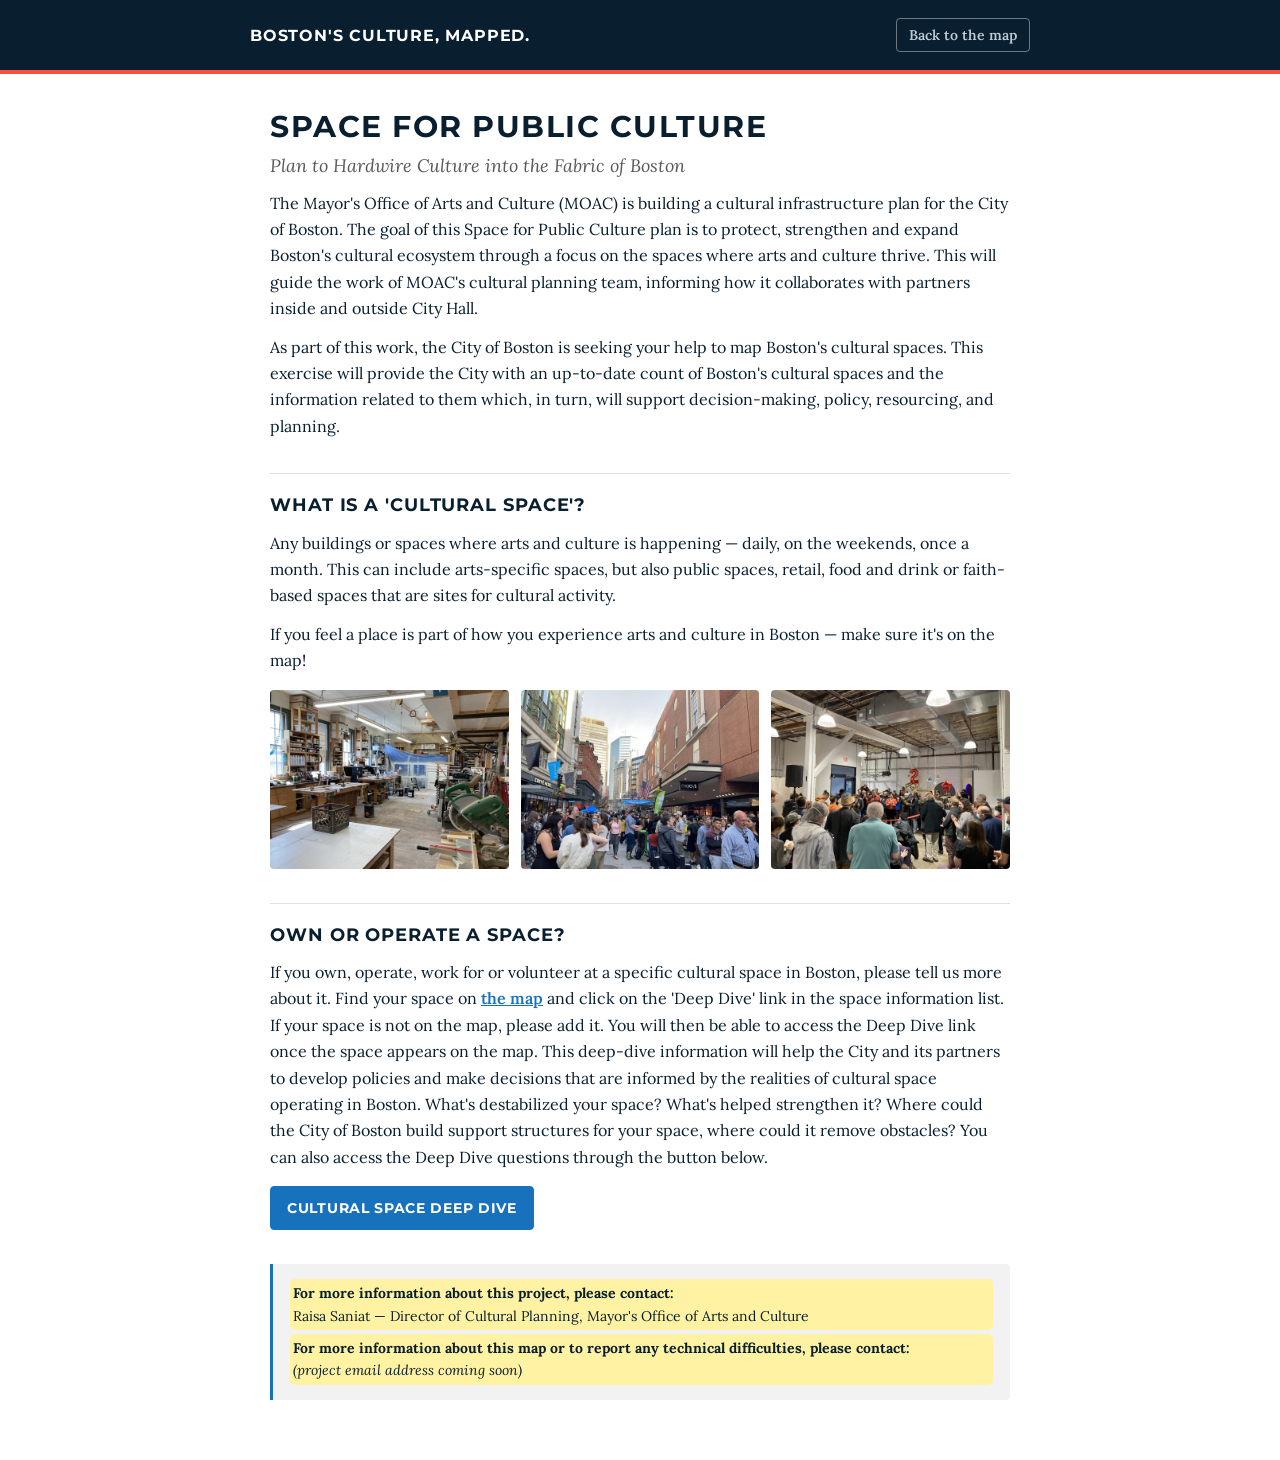
==== about.html @ 2a8dae78 "Add files via upload" ====
<!DOCTYPE html>
<html lang="en">
<head>
<meta charset="UTF-8">
<meta name="viewport" content="width=device-width, initial-scale=1.0">
<title>About this project — Boston's Culture, Mapped.</title>
<meta name="description" content="Space for Public Culture: the City of Boston's plan to hardwire culture into the fabric of Boston, and why we're mapping cultural spaces.">
<link rel="icon" href="data:,">
<link rel="preconnect" href="https://fonts.googleapis.com">
<link rel="preconnect" href="https://fonts.gstatic.com" crossorigin>
<link rel="stylesheet" href="https://fonts.googleapis.com/css2?family=Montserrat:wght@600;700&family=Lora:ital,wght@0,400;0,600;0,700;1,400&display=swap">
<link rel="stylesheet" href="styles.css?v=34">
</head>
<body class="page">

<header class="page-head">
  <div class="page-head-inner">
    <a class="site-name" href="index.html">Boston's Culture, Mapped.</a>
    <a class="back-link" href="index.html">Back to the map</a>
  </div>
</header>

<main>
  <h1>Space for Public Culture</h1>
  <p class="subtitle">Plan to Hardwire Culture into the Fabric of Boston</p>

  <p>The Mayor's Office of Arts and Culture (MOAC) is building a cultural infrastructure plan for the City of Boston. The goal of this Space for Public Culture plan is to protect, strengthen and expand Boston's cultural ecosystem through a focus on the spaces where arts and culture thrive. This will guide the work of MOAC's cultural planning team, informing how it collaborates with partners inside and outside City Hall.</p>

  <p>As part of this work, the City of Boston is seeking your help to map Boston's cultural spaces. This exercise will provide the City with an up-to-date count of Boston's cultural spaces and the information related to them which, in turn, will support decision-making, policy, resourcing, and planning.</p>

  <h2>What is a 'cultural space'?</h2>
  <p>Any buildings or spaces where arts and culture is happening &mdash; daily, on the weekends, once a month. This can include arts-specific spaces, but also public spaces, retail, food and drink or faith-based spaces that are sites for cultural activity.</p>
  <p>If you feel a place is part of how you experience arts and culture in Boston &mdash; make sure it's on the map!</p>

  <!-- Three photos side by side, each rotating through the same 13 images but
       started at a different offset, so the three are never showing the same
       photo as each other. data-images lives on the ROW; the script below
       reads it once and drives all three. -->
  <div class="carousel-row" id="photoCarousel"
       data-images="assets/img/culture-01.jpg,assets/img/culture-02.jpg,assets/img/culture-03.jpg,assets/img/culture-04.jpg,assets/img/culture-05.jpg,assets/img/culture-06.jpg,assets/img/culture-07.jpg,assets/img/culture-08.jpg,assets/img/culture-09.jpg,assets/img/culture-10.jpg,assets/img/culture-11.jpg,assets/img/culture-12.jpg,assets/img/culture-13.jpg">
    <div class="carousel"><img alt="Cultural spaces around Boston" src="assets/img/culture-01.jpg"></div>
    <div class="carousel"><img alt="" src="assets/img/culture-06.jpg"></div>
    <div class="carousel"><img alt="" src="assets/img/culture-11.jpg"></div>
  </div>

  <h2>Own or operate a space?</h2>
  <p>If you own, operate, work for or volunteer at a specific cultural space in Boston, please tell us more about it. Find your space on <a href="index.html">the map</a> and click on the 'Deep Dive' link in the space information list. If your space is not on the map, please add it. You will then be able to access the Deep Dive link once the space appears on the map. This deep-dive information will help the City and its partners to develop policies and make decisions that are informed by the realities of cultural space operating in Boston. What's destabilized your space? What's helped strengthen it? Where could the City of Boston build support structures for your space, where could it remove obstacles? You can also access the Deep Dive questions through the button below.</p>

  <!-- This URL must match CONFIG.SURVEY_FORM_BASE in app.js — it is the same
       Google Form, linked bare (no pre-fill) because this page has no pin. -->
  <a class="btn-cta" href="https://docs.google.com/forms/d/e/1FAIpQLScoqoHJwK_WqAz1j24OBPHS1o4JBeF12qRkDtFGrPdsKwGMUw/viewform" target="_blank" rel="noopener">Cultural space deep dive</a>

  <!-- OWNER TODO: marked class="wip" (yellow) while the contact details are
       still being settled — remove the class from each <p> as it is signed
       off. Same block on index.html and faq.html. -->
  <div class="contact-block">
    <p class="wip"><b>For more information about this project, please contact:</b><br>
    Raisa Saniat &mdash; Director of Cultural Planning, Mayor's Office of Arts and Culture</p>
    <p class="wip"><b>For more information about this map or to report any technical difficulties, please contact:</b><br>
    <span class="placeholder">(project email address coming soon)</span></p>
  </div>
</main>

<script>
// Photo rotation for the three side-by-side frames. Same idea as the map
// page's intro pop-up (which lives in app.js — this page doesn't load app.js,
// so the handful of lines are repeated here), but driving three <img>s.
//
// Each frame is one STEP apart in the list, and every tick advances all three
// together, so the three offsets never collide: the frames always show three
// different photos. Only the three photos on screen are ever downloaded.
(function () {
  var box = document.getElementById("photoCarousel");
  if (!box) return;
  var images = (box.getAttribute("data-images") || "")
    .split(",").map(function (s) { return s.trim(); }).filter(Boolean);
  var imgs = [].slice.call(box.querySelectorAll("img"));
  // Need at least one more photo than frames, or a rotation would have to
  // repeat one of them.
  if (!imgs.length || images.length <= imgs.length) return;

  // Must match the src values in the HTML above.
  var STEP = 5;
  var i = 0;

  setInterval(function () {
    i = (i + 1) % images.length;
    imgs.forEach(function (img) { img.classList.add("fading"); });
    setTimeout(function () {
      imgs.forEach(function (img, k) {
        img.src = images[(i + k * STEP) % images.length];
      });
      imgs.forEach(function (img) { img.classList.remove("fading"); });
    }, 450);   // matches the CSS opacity transition
  }, 4500);
})();
</script>
</body>
</html>
---- styles.css ----
/* ==========================================================================
   Boston Civic & Cultural Asset Map — styles

   Colours and typefaces follow the City of Boston brand guidelines:
   boston.gov → Innovation and Technology → Brand guidelines.

   Everything lives in the :root block below, so the whole look changes from
   one place. The brand names (Charles Blue, Optimistic Blue, Freedom Trail
   Red) are Boston's own names for these colours — keep them, so anyone
   checking this against the guidelines can match them up.

   Universal graphic standards (owner's rules, 2026-08-26):
   - 16px minimum for body text; 14px minimum for hints, captions and
     compact UI labels. Nothing smaller anywhere.
   - UPPERCASE is used ONLY for headers and primary buttons. Montserrat is
     only ever set uppercase+bold (brand rule), so anything sentence-case
     uses Lora instead.
   ========================================================================== */

:root{
  /* ---- Boston primary palette ---- */
  --charles:#091F2F;          /* Charles Blue — headers, dark contrast */
  --charles-deep:#061622;     /* supporting dark */
  --charles-mid:#0C2639;      /* supporting dark */
  --optimistic:#1871bd;       /* Optimistic Blue — links, buttons, fills */
  --optimistic-dark:#155FA0;  /* hover step; white on it = 6.6:1 */
  --steel:#45789C;            /* supporting blue */
  --sky:#51ACFF;              /* supporting blue — on dark only */
  --freedom:#FB4D42;          /* Freedom Trail Red — use MINIMALLY */

  /* Freedom Trail Red is only 3.36:1 on white, so it cannot carry BODY text.
     This darker step clears 4.5:1 (5.46:1) and is used for error copy.
     (Large display text ≥24px bold may use --freedom — 3:1 large-text rule.) */
  --freedom-text:#C63024;

  /* ---- Boston supporting greys ---- */
  --grey-dark:#58585B;        /* muted text — 7.09:1 on white */
  --grey-mid:#D2D2D2;
  --line:#E0E0E0;
  --paper:#F2F2F2;
  --white:#FFFFFF;

  --ink:var(--charles);
  --muted:var(--grey-dark);
  /* A lighter grey for hints and captions. 4.6:1 on white - still above the
     4.5:1 floor, so it stays legible rather than merely decorative. */
  --muted-soft:#6E7A85;

  /* On the dark Charles Blue sidebar. */
  --on-dark:#DCE5EC;
  --on-dark-muted:#BFCAD3;

  /* ---- Status (reserved meanings — never reused as category colours) ---- */
  --ok:#1F7A4D;
  --warn:#8A6412;

  /* Pin / legend colours — must match PURPOSE_GROUPS[].hex in app.js. Pins
     are coloured by the space's PURPOSE (since 2026-08-27); a multi-purpose
     pin is striped with each of its colours.

     Okabe-Ito based, with Produce and Gather darkened on 2026-08-27 after
     simulating protan/deutan/tritan vision across all fifteen pairs: the old
     Gather sat on top of the grey "no purpose" pin under deuteranopia, and
     the old Produce was 2.25:1 against a light map. Every colour now clears
     3:1 on white and the worst CVD pair is ΔE 12.0 (was 3.9). Do not change
     these without re-running that simulation. */
  --g-present:#1871bd;
  --g-produce:#C77E00;
  --g-learn:#009E73;
  --g-gather:#A64D82;
  --g-other:#58585B;
  --g-unknown:#8A9199;

  /* ---- Boston typography ----
     Montserrat for headers and primary buttons, always UPPERCASE BOLD.
     Lora for everything else. Fallbacks are Boston's own substitutions. */
  --display:"Montserrat",Arial,Helvetica,sans-serif;
  --body:"Lora",Georgia,"Times New Roman",serif;
}

*{box-sizing:border-box;margin:0;padding:0}
html,body{height:100%}

/* The browser hides [hidden] elements with `display:none`, but any rule that
   sets `display` beats it on specificity — which silently un-hides them. This
   keeps the hidden attribute authoritative. */
[hidden]{display:none !important}

body{font-family:var(--body);font-size:16px;color:var(--ink);background:var(--paper);display:flex;flex-direction:column;overflow:hidden}
button{cursor:pointer}
button:focus-visible,input:focus-visible,select:focus-visible,textarea:focus-visible,a:focus-visible{outline:2px solid var(--optimistic);outline-offset:2px}

/* Montserrat is only ever set uppercase and bold, per the guidelines. */
.u-display{font-family:var(--display);font-weight:700;text-transform:uppercase;letter-spacing:.06em}

/* ---------- Shared buttons ----------
   .btn-cta  — PRIMARY: Montserrat uppercase bold, Optimistic Blue.
   .btn-quiet — secondary: Lora, sentence case, deliberately low-key. */
.btn-cta{display:inline-block;text-align:center;font-family:var(--display);font-weight:700;text-transform:uppercase;letter-spacing:.05em;font-size:14px;line-height:1.3;padding:12px 16px;border-radius:4px;background:var(--optimistic);border:1px solid var(--optimistic);color:var(--white);text-decoration:none;white-space:nowrap}
.btn-cta:hover{background:var(--optimistic-dark);border-color:var(--optimistic-dark);color:var(--white)}
.btn-quiet{font-family:var(--body);font-weight:600;font-size:14px;padding:9px 14px;border-radius:4px;border:1px solid var(--grey-mid);background:var(--white);color:var(--charles)}
.btn-quiet:hover{border-color:var(--charles)}

/* ---------- Setup banner (only while CONFIG has placeholders) ---------- */
#setupBanner{background:#FFF4E5;border-bottom:1px solid #E8C99B;color:#6B4415;padding:10px 16px;font-size:14px;line-height:1.5}
#setupBanner b{font-family:var(--display);font-weight:700;text-transform:uppercase;letter-spacing:.05em;color:#4A2E0C}
#setupBanner code{background:#FBE8CC;padding:1px 5px;border-radius:3px;font-size:14px;font-family:ui-monospace,Menlo,Consolas,monospace}

/* ---------- Layout: sidebar + map ---------- */
#app{flex:1;display:flex;min-height:0}

/* The sidebar is the page's identity: Charles Blue field with a Freedom Trail
   Red rule on its map-side edge (the "minimal" red the guidelines ask for). */
#sidebar{width:clamp(320px,25%,460px);flex-shrink:0;background:var(--charles);color:var(--on-dark);border-right:4px solid var(--freedom);padding:26px 22px 22px;overflow-y:auto;-webkit-overflow-scrolling:touch}
#sidebar h1{font-family:var(--display);font-weight:700;text-transform:uppercase;letter-spacing:.05em;font-size:27px;line-height:1.15;color:var(--white)}
#sidebar .lede{margin-top:12px;font-size:16px;line-height:1.55;color:var(--on-dark-muted)}
#sidebar h2{font-family:var(--display);font-weight:700;text-transform:uppercase;letter-spacing:.06em;font-size:16px;color:var(--white);margin-top:26px;padding-top:16px;border-top:1px solid rgba(255,255,255,.18)}
#sidebar p{font-size:16px;line-height:1.55;color:var(--on-dark-muted);margin-top:10px}
#sidebar a:not(.btn-cta){color:var(--sky)}

/* Numbered steps — used in the sidebar (dark) and the intro pop-up (light). */
.steps{margin:12px 0 0;padding-left:0;list-style:none;counter-reset:step}
.steps li{counter-increment:step;position:relative;padding-left:30px;margin-bottom:12px;font-size:16px;line-height:1.5}
.steps li::before{content:counter(step);position:absolute;left:0;top:2px;width:20px;height:20px;border-radius:50%;background:var(--optimistic);color:var(--white);font-family:var(--display);font-weight:700;font-size:14px;display:flex;align-items:center;justify-content:center}
#sidebar .steps li{color:var(--on-dark-muted)}
#sidebar .steps li b{color:var(--white)}
.steps li b{font-weight:700}

#sidebar .btn-cta{display:block;margin-top:14px}
.side-nav{margin-top:16px;display:flex;flex-direction:column;gap:10px}

.contact{margin-top:24px;padding-top:16px;border-top:1px solid rgba(255,255,255,.18)}
.contact p{font-size:14px;line-height:1.55;color:var(--on-dark-muted)}
.contact p + p{margin-top:12px}
.contact b{color:var(--on-dark)}
.placeholder{font-style:italic;opacity:.75}

/* ---------- Work-in-progress highlight ----------
   Marks copy that is still being drafted, so it is obvious at a glance what
   is not final yet. DELETE the class from the markup (not this rule) as each
   piece is signed off. Deliberately loud: it must not survive to launch by
   being easy to miss. The dark ink is set explicitly because this also sits
   on the Charles Blue sidebar, where inherited text is near-white and would
   be unreadable on yellow. */
.wip,.contact .wip,.contact .wip b,.contact-block .wip,.contact-block .wip b{
  background:#FFF3A3;color:var(--charles);
}
/* On the sidebar, `#sidebar p` (0,1,0,1 — an ID) outranks the plain class
   rule above and would leave near-white text on yellow. Matching the ID
   here is the fix; do NOT "simplify" these back to `.wip`. */
#sidebar .wip,#sidebar .wip b,#sidebar .wip .placeholder{color:var(--charles)}
.wip{box-shadow:0 0 0 3px #FFF3A3;border-radius:2px}
.wip .placeholder{opacity:1}

/* ---------- Space list (drops down from the count pill) ----------
   Opened by the "536 spaces on record +" pill in the map's top-right corner;
   a white panel with its own scrollbar, floating over the map. */
.list-panel{width:min(330px,88vw);max-height:52vh;background:var(--white);border-radius:6px;box-shadow:0 6px 24px rgba(9,31,47,.3);overflow:hidden;display:flex;flex-direction:column}
#assetList{overflow-y:auto;-webkit-overflow-scrolling:touch}
.asset-item{width:100%;text-align:left;background:none;border:none;border-bottom:1px solid var(--line);padding:11px 13px;display:flex;gap:10px;align-items:flex-start;font-family:var(--body)}
.asset-item:last-child{border-bottom:none}
.asset-item:hover{background:var(--paper)}
.asset-item .dot{width:10px;height:10px;border-radius:50%;margin-top:5px;flex-shrink:0}
.asset-item .name{font-weight:700;font-size:16px;color:var(--charles);line-height:1.3;display:block}
.asset-item .meta{font-size:14px;color:var(--muted);margin-top:2px;display:block;line-height:1.4}
.stamp{display:inline-block;font-weight:600;font-size:14px;color:var(--ok);margin-left:6px}
.empty-msg{padding:18px 14px;font-size:14px;color:var(--muted);line-height:1.55}

/* ---------- Map ---------- */
#mapWrap{flex:1;min-height:0;position:relative}
#map{width:100%;height:100%}

/* ---------- Embed build (embed.html, for an iframe on another site) --------
   Same map, no sidebar and no intro pop-up. The map simply takes the whole
   frame. On a phone the full site stacks the map above the sidebar at 54%
   height — there is no sidebar here, so that rule must not apply or the map
   would end up in the top half of the iframe with nothing beneath it. */
body.embed #app{flex-direction:row}
body.embed #mapWrap{flex:1 1 auto;width:100%;height:100%;min-height:0}
@media (max-width:760px){
  body.embed #mapWrap{flex:1 1 auto;min-height:0}
}

/* Google-Maps-style panel toggle: a tab on the sidebar/map seam that hides
   the whole sidebar so the map fills the window. app.js flips body.map-only. */
body.map-only #sidebar{display:none}
/* Filled Optimistic Blue and sized up so the collapse control is clearly a
   control, not a sliver of chrome (owner's request, 2026-08-27). */
.side-toggle{position:absolute;left:0;top:50%;transform:translateY(-50%);z-index:5;width:32px;height:72px;border:none;border-radius:0 8px 8px 0;background:var(--optimistic);color:var(--white);font-size:18px;font-weight:700;box-shadow:2px 0 8px rgba(9,31,47,.35);display:flex;align-items:center;justify-content:center;padding:0}
.side-toggle:hover{background:var(--optimistic-dark)}
.side-toggle .arrow{display:inline-block;transition:transform .2s ease;line-height:1}
body.map-only .side-toggle .arrow{transform:rotate(180deg)}
.map-error{position:absolute;inset:0;display:flex;align-items:center;justify-content:center;text-align:center;padding:32px;background:var(--paper);font-size:16px;line-height:1.6;color:var(--muted);z-index:6}
.map-error b{display:block;font-family:var(--display);font-weight:700;text-transform:uppercase;letter-spacing:.05em;font-size:16px;color:var(--charles);margin-bottom:8px}

/* Floating controls over the map, top-right. The Add button leads; Refresh
   sits to its LEFT on the same row, deliberately quieter. */
.map-controls{position:absolute;top:14px;right:14px;z-index:5;display:flex;flex-direction:column;align-items:flex-end;gap:8px}
.ctrl-row{display:flex;gap:8px;align-items:stretch}
.refresh-ico{display:inline-block;font-size:16px;line-height:1;margin-right:3px;vertical-align:-1px}
.map-controls .btn-cta,.map-controls .btn-quiet{box-shadow:0 2px 10px rgba(9,31,47,.28)}
/* The count pill is a button: it opens the scrollable list of spaces. */
.count-pill{font-family:var(--body);font-weight:600;font-size:14px;background:var(--white);border:none;padding:6px 6px 6px 12px;border-radius:999px;color:var(--charles);white-space:nowrap;box-shadow:0 2px 10px rgba(9,31,47,.28);display:flex;align-items:center;gap:8px;cursor:pointer}
.count-pill:hover{background:var(--paper)}
.count-pill .plus{font-family:var(--display);font-weight:700;font-size:14px;line-height:1;width:20px;height:20px;border-radius:50%;background:var(--optimistic);color:var(--white);display:flex;align-items:center;justify-content:center}

/* Legend + filter chips over the map, bottom-right. Google's zoom buttons are
   moved bottom-LEFT in initMap so the two never collide. */
.map-legend{position:absolute;right:14px;bottom:30px;z-index:5;background:rgba(255,255,255,.96);border-radius:6px;padding:12px 14px;max-width:300px;box-shadow:0 2px 10px rgba(9,31,47,.28)}
.legend-title{font-family:var(--display);font-weight:700;text-transform:uppercase;letter-spacing:.06em;font-size:14px;color:var(--charles);margin-bottom:8px}
.legend-hint{font-size:14px;color:var(--muted);line-height:1.45;margin-top:8px}

.filters{display:flex;flex-wrap:wrap;gap:6px}
.chip{font-family:var(--body);font-weight:600;font-size:14px;border:1px solid var(--line);background:var(--white);border-radius:999px;padding:6px 11px;display:flex;align-items:center;gap:7px;color:var(--charles)}
.chip:hover{border-color:var(--optimistic)}
.chip .dot{width:10px;height:10px;border-radius:50%;flex-shrink:0}
/* "Not recorded" — hollow, matching its hollow pin on the map. */
.dot.hollow{background:transparent !important;border:2px solid;box-sizing:border-box}
.chip.off{opacity:.38}

/* The legend's purpose description, on hover and on keyboard focus. Positioned
   by app.js relative to the chip and clamped inside the legend box. */
.legend-tip{
  position:absolute;z-index:6;max-width:270px;
  background:var(--charles);color:var(--white);
  font-family:var(--body);font-size:14px;line-height:1.45;
  padding:9px 11px;border-radius:5px;
  box-shadow:0 4px 16px rgba(9,31,47,.4);
  pointer-events:none;   /* never steal the hover from the chip underneath */
}

/* Visible to screen readers only — carries the same description as the
   tooltip, so it does not depend on a floating element being found. */
.sr-only{
  position:absolute;width:1px;height:1px;padding:0;margin:-1px;
  overflow:hidden;clip:rect(0 0 0 0);white-space:nowrap;border:0;
}

/* ---------- Modals (shared) ---------- */
.modal-backdrop{position:fixed;inset:0;background:rgba(9,31,47,.6);display:none;align-items:center;justify-content:center;z-index:2000;padding:16px}
.modal-backdrop.open{display:flex}
.modal{background:var(--white);border-radius:6px;width:100%;max-width:552px;max-height:92vh;overflow-y:auto;box-shadow:0 18px 50px rgba(9,31,47,.35)}
.modal-head{background:var(--charles);color:var(--white);padding:13px 16px;border-radius:6px 6px 0 0;display:flex;justify-content:space-between;align-items:center;gap:10px;position:sticky;top:0;z-index:1;border-bottom:3px solid var(--freedom)}
/* One size for every pop-up header — the add form, the correction form and
   the thank-you modal all read at the same weight (owner's request). */
.modal-head h3{font-family:var(--display);font-weight:700;text-transform:uppercase;letter-spacing:.055em;font-size:20px;line-height:1.25}
.modal-head .close{background:none;border:none;color:#BFCAD3;font-size:24px;line-height:1;padding:2px 6px}
.modal-head .close:hover{color:var(--white)}
.modal-body{padding:16px}

/* ---------- Intro pop-up ----------
   ~70% of the screen, two columns per the content doc: the invitation (wide)
   and "what is a cultural space" + photos (narrow, shaded). Closes from the
   ×, a click on the backdrop, or Escape — all wired generically in app.js. */
.intro-modal{position:relative;max-width:none;width:min(1100px,74vw);max-height:86vh;padding:34px 36px 30px}
.intro-close{position:absolute;top:12px;right:14px;background:none;border:none;color:var(--grey-dark);font-size:30px;line-height:1;padding:4px 8px;z-index:2}
.intro-close:hover{color:var(--charles)}
.intro-cols{display:grid;grid-template-columns:1.8fr 1fr;gap:32px;align-items:start}
.intro-main h1{font-family:var(--display);font-weight:700;text-transform:uppercase;letter-spacing:.05em;font-size:30px;line-height:1.15;color:var(--charles)}
.intro-main p{font-size:16px;line-height:1.6;color:var(--ink);margin-top:12px}
/* The main call to action. Freedom Trail Red is allowed here because display
   text this large clears the 3:1 large-text contrast rule — do NOT reuse the
   raw red on body-size text (use --freedom-text there). */
.be-counted{font-family:var(--display);font-weight:700;text-transform:uppercase;letter-spacing:.06em;font-size:28px;color:var(--freedom);margin-top:18px !important}
.intro-main .steps li{color:var(--ink)}
.intro-main a:not(.btn-cta){color:var(--optimistic);font-weight:600}
/* Reads as a sub-heading, matching "There's three ways you can take part:"
   above it — bold and full-strength ink, not muted. */
.learn-more{color:var(--ink) !important}
.intro-nav{display:flex;gap:12px;margin-top:14px;flex-wrap:wrap}
/* A flex column so the photo carousel can be pushed to the BOTTOM of the bar
   (margin-top:auto on .carousel below) — the padding gives it the same
   margin underneath as the copy has above. */
.intro-side{background:var(--paper);border-radius:6px;padding:20px;align-self:stretch;display:flex;flex-direction:column}
.intro-side h2{font-family:var(--display);font-weight:700;text-transform:uppercase;letter-spacing:.06em;font-size:16px;line-height:1.3;color:var(--charles)}
.intro-side p{font-size:16px;line-height:1.55;color:var(--ink);margin-top:10px}

/* Photo rotation — one image element; app.js swaps the src. */
.carousel{margin-top:16px;border-radius:4px;overflow:hidden;aspect-ratio:4/3;background:var(--grey-mid)}
/* In the intro bar only: sit at the bottom of the column, whatever the copy
   above does. (Elsewhere the carousel just follows the text.) The gap above
   comes from the last paragraph's margin — padding here would eat into the
   aspect-ratio box (border-box) and leave a grey strip above the photo. */
.intro-side .carousel{margin-top:auto;flex-shrink:0}
.intro-side p:last-of-type{margin-bottom:16px}
.carousel img{width:100%;height:100%;object-fit:cover;display:block;transition:opacity .45s ease}
.carousel img.fading{opacity:0}

/* Shown at the top of the form when correcting rather than adding. */
.correcting-note{background:#FFF4E5;border-left:3px solid var(--warn);border-radius:0 4px 4px 0;padding:10px 12px;margin-bottom:16px;font-size:14px;line-height:1.5;color:#6B4415}
.correcting-note b{font-weight:700;color:#4A2E0C}

/* "This may already be on the map" — a warning, never a block. */
.dup-warn{margin-top:9px;background:#FFF4E5;border:1px solid #E8C99B;border-radius:4px;padding:10px 11px;font-size:14px;line-height:1.45;color:#6B4415}
.dup-warn b{display:block;font-family:var(--display);font-weight:700;text-transform:uppercase;letter-spacing:.04em;font-size:14px;color:#4A2E0C;margin-bottom:4px}
.dup-warn p{margin-bottom:8px}
.dup-hit{display:flex;align-items:center;gap:8px;justify-content:space-between;padding:6px 0;border-top:1px solid #E8C99B}
.dup-hit span{flex:1;min-width:0;color:#4A2E0C}
.dup-use{flex-shrink:0;font-family:var(--display);font-weight:700;text-transform:uppercase;letter-spacing:.04em;font-size:14px;padding:6px 9px;border-radius:4px;border:1px solid var(--optimistic);background:var(--white);color:var(--optimistic)}
.dup-use:hover{background:var(--optimistic);color:var(--white)}

/* Numbered step headings inside the add form. */
.form-section{font-family:var(--display);font-weight:700;text-transform:uppercase;letter-spacing:.05em;font-size:18px;color:var(--optimistic);padding-bottom:6px;margin:4px 0 14px;border-bottom:2px solid var(--optimistic)}
.form-section + .field{margin-top:0}
h4.form-section:not(:first-child){margin-top:22px}

/* Scrollable checkbox group for "select all that apply". A <select multiple>
   is effectively unusable with a thumb, so this is a list of real checkboxes
   with big tap targets. */
.checklist{border:1px solid var(--grey-mid);border-radius:4px;max-height:210px;overflow-y:auto;-webkit-overflow-scrolling:touch;background:var(--white)}
.checklist.invalid{border-color:var(--freedom-text);background:#FDF4F3}
/* An option, not a question label. `.field label` (specificity 0,2,0) sets
   display:block and font-weight:700 on every label inside a field, which
   outranked a plain `.check-row` (0,1,0) — so options rendered bold, and as
   blocks, which left the flex `gap` with nothing to act on. Matching that
   specificity is the fix. Do NOT simplify this back to `.check-row` alone. */
.check-row,
.field label.check-row{display:flex;align-items:flex-start;gap:14px;padding:10px 12px;margin-bottom:0;font-size:16px;font-weight:400;line-height:1.4;cursor:pointer;border-bottom:1px solid var(--paper);color:var(--ink)}
.check-row:last-child{border-bottom:none}
.check-row:hover{background:var(--paper)}
.check-row input{margin-top:2px;width:16px;height:16px;flex-shrink:0;accent-color:var(--optimistic)}

/* The pointer to the longer operator survey. */
/* The deep-dive prompt shown after a submission saves. */
.deep-modal{max-width:480px}
.deep-lede{font-size:16px;line-height:1.55;color:var(--ink)}
.deep-ask{font-size:16px;line-height:1.55;color:var(--muted);margin-top:14px;padding-top:14px;border-top:1px solid var(--line)}
.deep-ask b{color:var(--ink)}
.deep-modal .btn-cta{display:block;margin-top:16px}
.deep-modal .btn-quiet{display:block;width:100%;margin-top:10px}

/* The deep-dive pointer at the foot of a pin's pop-up. The question is a bold
   standalone line so it reads as a heading (owner's request, 2026-08-27). */
.pp-deep{margin-top:10px;padding-top:10px;border-top:1px solid var(--line);font-size:14px;line-height:1.5;color:var(--muted)}
.pp-deep b{display:block;color:var(--ink);font-size:15px;margin-bottom:3px}
.pp-survey{display:block;margin-top:8px;text-align:center;font-family:var(--display);font-weight:700;text-transform:uppercase;letter-spacing:.05em;font-size:14px;padding:10px 6px;border-radius:4px;background:var(--optimistic);color:var(--white);text-decoration:none}
.pp-survey:hover{background:var(--optimistic-dark);color:var(--white)}

/* Form fields. Labels are sentence case (not headers), so they use Lora. */
.field{margin-bottom:14px}
.field label{display:block;font-family:var(--body);font-weight:700;font-size:16px;line-height:1.35;color:var(--charles);margin-bottom:5px}
.field label .opt{font-weight:400;font-size:14px;font-style:italic;color:var(--muted)}
.field label .req{color:var(--freedom-text)}
.field input[type=text],.field select,.field textarea{width:100%;border:1px solid var(--grey-mid);border-radius:4px;padding:9px 10px;font-size:16px;font-family:var(--body);background:var(--white);color:var(--ink)}
.field input[type=text]:focus,.field select:focus,.field textarea:focus{border-color:var(--optimistic)}
.field textarea{min-height:74px;resize:vertical}
.field .invalid{border-color:var(--freedom-text);background:#FDF4F3}
.hint{font-size:14px;font-style:italic;color:var(--muted-soft);margin-top:5px;line-height:1.45}
.err{font-family:var(--body);font-weight:700;font-size:14px;color:var(--freedom-text);margin-top:5px;line-height:1.4}
.coords-box{font-size:14px;background:var(--paper);border:1px solid var(--line);border-radius:4px;padding:8px 10px;color:var(--muted);margin-top:7px;line-height:1.4}
.coords-box.set{color:var(--ink);border-color:var(--ok)}
.modal-actions{display:flex;gap:8px;justify-content:flex-end;padding:0 16px 16px}
/* Cancel is secondary (sentence case); the save button is primary (uppercase). */
.btn{font-family:var(--body);font-weight:600;border-radius:4px;padding:11px 16px;font-size:16px;border:1px solid var(--grey-mid);background:var(--white);color:var(--charles)}
.btn:hover{border-color:var(--charles)}
.btn.primary{font-family:var(--display);font-weight:700;text-transform:uppercase;letter-spacing:.05em;font-size:14px;background:var(--optimistic);border-color:var(--optimistic);color:var(--white)}
.btn.primary:hover{background:var(--optimistic-dark);border-color:var(--optimistic-dark)}
.btn:disabled{opacity:.5;cursor:default}

/* Places Autocomplete web component — it renders its own input; give it room. */
#pacHost{width:100%}
#pacHost gmp-place-autocomplete{width:100%;display:block}

/* ---------- Info window contents ---------- */
.pp{min-width:280px;max-width:362px;font-family:var(--body);padding:6px 10px 8px}
.pp-cat{font-family:var(--display);font-size:14px;letter-spacing:.07em;text-transform:uppercase;font-weight:700}
.pp-name{font-family:var(--display);font-weight:700;text-transform:uppercase;letter-spacing:.04em;font-size:16px;color:var(--charles);margin:3px 0 7px;line-height:1.25}
/* Everything known about the space, as a two-column table. */
.pp-details{margin-top:12px;width:100%;border-collapse:collapse;font-size:14px;line-height:1.45}
.pp-details th,.pp-details td{text-align:left;vertical-align:top;padding:7px 0;border-top:1px solid var(--line)}
.pp-details tr:first-child th,.pp-details tr:first-child td{border-top:none}
.pp-details th{font-family:var(--body);font-weight:700;font-size:14px;color:var(--muted);width:40%;padding-right:10px}
.pp-details td{color:var(--ink)}
/* An unanswered field — visibly present, so it reads as a gap to fill rather
   than as something the map chose not to mention. */
.pp-unknown{color:var(--muted);font-style:italic;opacity:.8}
.pp-meta{font-size:14px;color:var(--muted);margin-top:7px;line-height:1.45}
.pp-valid{margin-top:9px;padding-top:9px;border-top:1px solid var(--line);font-size:14px;color:var(--ink)}
.pp-valid .vcount{font-family:var(--display);font-weight:700;color:var(--ok)}
.pp-notes{margin-top:6px;max-height:120px;overflow-y:auto}
.pp-note{font-size:14px;background:var(--paper);border-left:3px solid var(--grey-mid);padding:6px 8px;margin-top:5px;border-radius:0 3px 3px 0;line-height:1.45}
.pp-note.correction{border-left-color:var(--freedom)}
.pp-note.additional_info{border-left-color:var(--optimistic)}
.pp-note .who{color:var(--muted);font-size:14px;display:block;margin-top:3px;font-style:italic}
.pp-actions{display:flex;gap:6px;margin-top:11px}
.pp-actions button{flex:1;font-size:14px;padding:9px 6px;border-radius:4px;line-height:1.3}
/* Confirm is the primary action here (uppercase); the correction path is
   secondary (sentence case). */
.pp-confirm{font-family:var(--display);font-weight:700;text-transform:uppercase;letter-spacing:.03em;border:1px solid var(--ok);background:var(--white);color:var(--ok)}
.pp-confirm:hover{background:#EDF5F0}
.pp-confirm:disabled{opacity:.55;cursor:default}
.pp-note-btn{font-family:var(--body);font-weight:600;border:1px solid var(--charles);background:var(--white);color:var(--charles)}
.pp-note-btn:hover{background:var(--paper)}

/* Google's info window adds its own padding; trim the default gutter. */
.gm-style-iw-d{overflow:auto !important}

/* ---------- Toast ---------- */
.toast{position:fixed;bottom:18px;left:50%;transform:translateX(-50%);background:var(--charles);color:var(--white);font-family:var(--body);font-size:16px;padding:12px 18px;border-radius:4px;border-left:4px solid var(--freedom);z-index:3000;display:none;max-width:90vw;text-align:center;box-shadow:0 6px 20px rgba(9,31,47,.35);line-height:1.45}
.toast.show{display:block}

/* ==========================================================================
   About / FAQ pages (about.html, faq.html)
   Static articles sharing this stylesheet. <body class="page"> overrides the
   app shell's flex + overflow:hidden so these pages scroll normally.
   ========================================================================== */
body.page{display:block;overflow:auto;background:var(--white)}
.page-head{background:var(--charles);border-bottom:4px solid var(--freedom);padding:18px 20px}
.page-head-inner{max-width:780px;margin:0 auto;display:flex;align-items:center;justify-content:space-between;gap:14px;flex-wrap:wrap}
.page-head .site-name{font-family:var(--display);font-weight:700;text-transform:uppercase;letter-spacing:.05em;font-size:16px;color:var(--white);text-decoration:none}
.page-head .site-name:hover{color:var(--sky)}
.back-link{font-family:var(--body);font-weight:600;font-size:14px;color:var(--on-dark-muted);text-decoration:none;border:1px solid rgba(255,255,255,.4);border-radius:4px;padding:7px 12px}
.back-link:hover{background:rgba(255,255,255,.14);color:var(--white)}
.page main{max-width:780px;margin:0 auto;padding:36px 20px 60px}
.page main h1{font-family:var(--display);font-weight:700;text-transform:uppercase;letter-spacing:.05em;font-size:30px;line-height:1.15;color:var(--charles)}
.page .subtitle{font-size:18px;font-style:italic;color:var(--muted);margin-top:8px;line-height:1.4}
.page main h2{font-family:var(--display);font-weight:700;text-transform:uppercase;letter-spacing:.05em;font-size:18px;line-height:1.3;color:var(--charles);margin-top:34px;padding-top:20px;border-top:1px solid var(--line)}
.page main p{font-size:16px;line-height:1.65;color:var(--ink);margin-top:12px}
.page main ul{margin:12px 0 0 22px}
.page main li{font-size:16px;line-height:1.65;color:var(--ink);margin-bottom:6px}
.page main a:not(.btn-cta){color:var(--optimistic);font-weight:600}
.page .btn-cta{margin-top:16px}
.page .carousel{max-width:560px}
/* Three photos side by side on the About page. Each frame is a .carousel, so
   they keep the shared 4/3 box and fade transition; the row just lays them
   out. Stacks to one column on a narrow screen, where three would be too
   small to read. */
.carousel-row{display:grid;grid-template-columns:repeat(3,1fr);gap:12px;margin-top:16px}
.carousel-row .carousel{margin-top:0;max-width:none}
@media (max-width:620px){.carousel-row{grid-template-columns:1fr}}
.page .contact-block{margin-top:34px;padding:18px 20px;background:var(--paper);border-left:3px solid var(--optimistic);border-radius:0 4px 4px 0}
.page .contact-block p{margin-top:0;font-size:14px;line-height:1.6}
.page .contact-block p + p{margin-top:10px}

/* ---------- Phone layout (tested at 375px wide) ---------- */
@media (max-width:760px){
  #app{flex-direction:column}

  /* Map on top, sidebar below it as one single scroll region. Sized as shares
     of #app, not vh — vh would include any banner and overflow the screen. */
  #mapWrap{order:1;flex:0 0 54%;min-height:220px}
  #sidebar{order:2;flex:1 1 auto;width:100%;border-right:none;border-top:4px solid var(--freedom);padding:20px 18px}
  #sidebar h1{font-size:22px}

  .map-controls{top:10px;right:10px;gap:6px}
  .map-controls .btn-cta{padding:10px 13px}
  .list-panel{max-height:38vh}   /* leave map visible behind the open list */
  .map-legend{right:10px;bottom:26px;max-width:75%;padding:10px 12px}
  .legend-hint{display:none}   /* the sidebar explains the pins; save map room */

  /* The collapse tab flips to vertical: the sidebar is BELOW the map on a
     phone, so it tucks down/up instead of left/right. */
  .side-toggle{left:50%;top:auto;bottom:0;transform:translateX(-50%);width:52px;height:24px;border-radius:6px 6px 0 0;box-shadow:0 -2px 8px rgba(9,31,47,.25)}
  .side-toggle .arrow{transform:rotate(-90deg)}
  body.map-only .side-toggle .arrow{transform:rotate(90deg)}

  .intro-modal{width:100%;max-height:94vh;padding:22px 18px}
  .intro-cols{grid-template-columns:1fr;gap:20px}
  .intro-main h1{font-size:22px;padding-right:30px}
  .be-counted{font-size:24px}

  .modal-backdrop{padding:0;align-items:flex-end}
  .modal-backdrop#introModal{align-items:center;padding:10px}
  .modal{max-width:none;max-height:94vh;border-radius:8px 8px 0 0}
  .modal-head{border-radius:8px 8px 0 0}
  .intro-modal{border-radius:8px}
  .modal-actions{padding:0 16px 20px}
  .modal-actions .btn{flex:1}
}

/* "This space is outside the City of Boston" — a note, not a warning. The map
   deliberately accepts spaces just over the line in Cambridge, Somerville and
   Brookline, so this is informational and styled well short of an error. */
.outside-note{
  margin-top:9px;background:var(--paper);border-left:3px solid var(--steel);
  border-radius:0 4px 4px 0;padding:10px 12px;font-size:14px;line-height:1.5;
  color:var(--ink);
}

/* Intro line under a form-section heading. */
.section-lede{font-size:15px;font-style:italic;line-height:1.6;color:var(--muted-soft);margin:-4px 0 18px}

/* A single checkbox asked on its own, outside a .checklist group. */
.check-row.standalone{border:1px solid var(--grey-mid);border-radius:4px;background:var(--white)}
.check-row.standalone:hover{border-color:var(--optimistic);background:var(--white)}

/* A second lede paragraph in the same section keeps a full paragraph gap. */
.section-lede + .section-lede{margin-top:0}
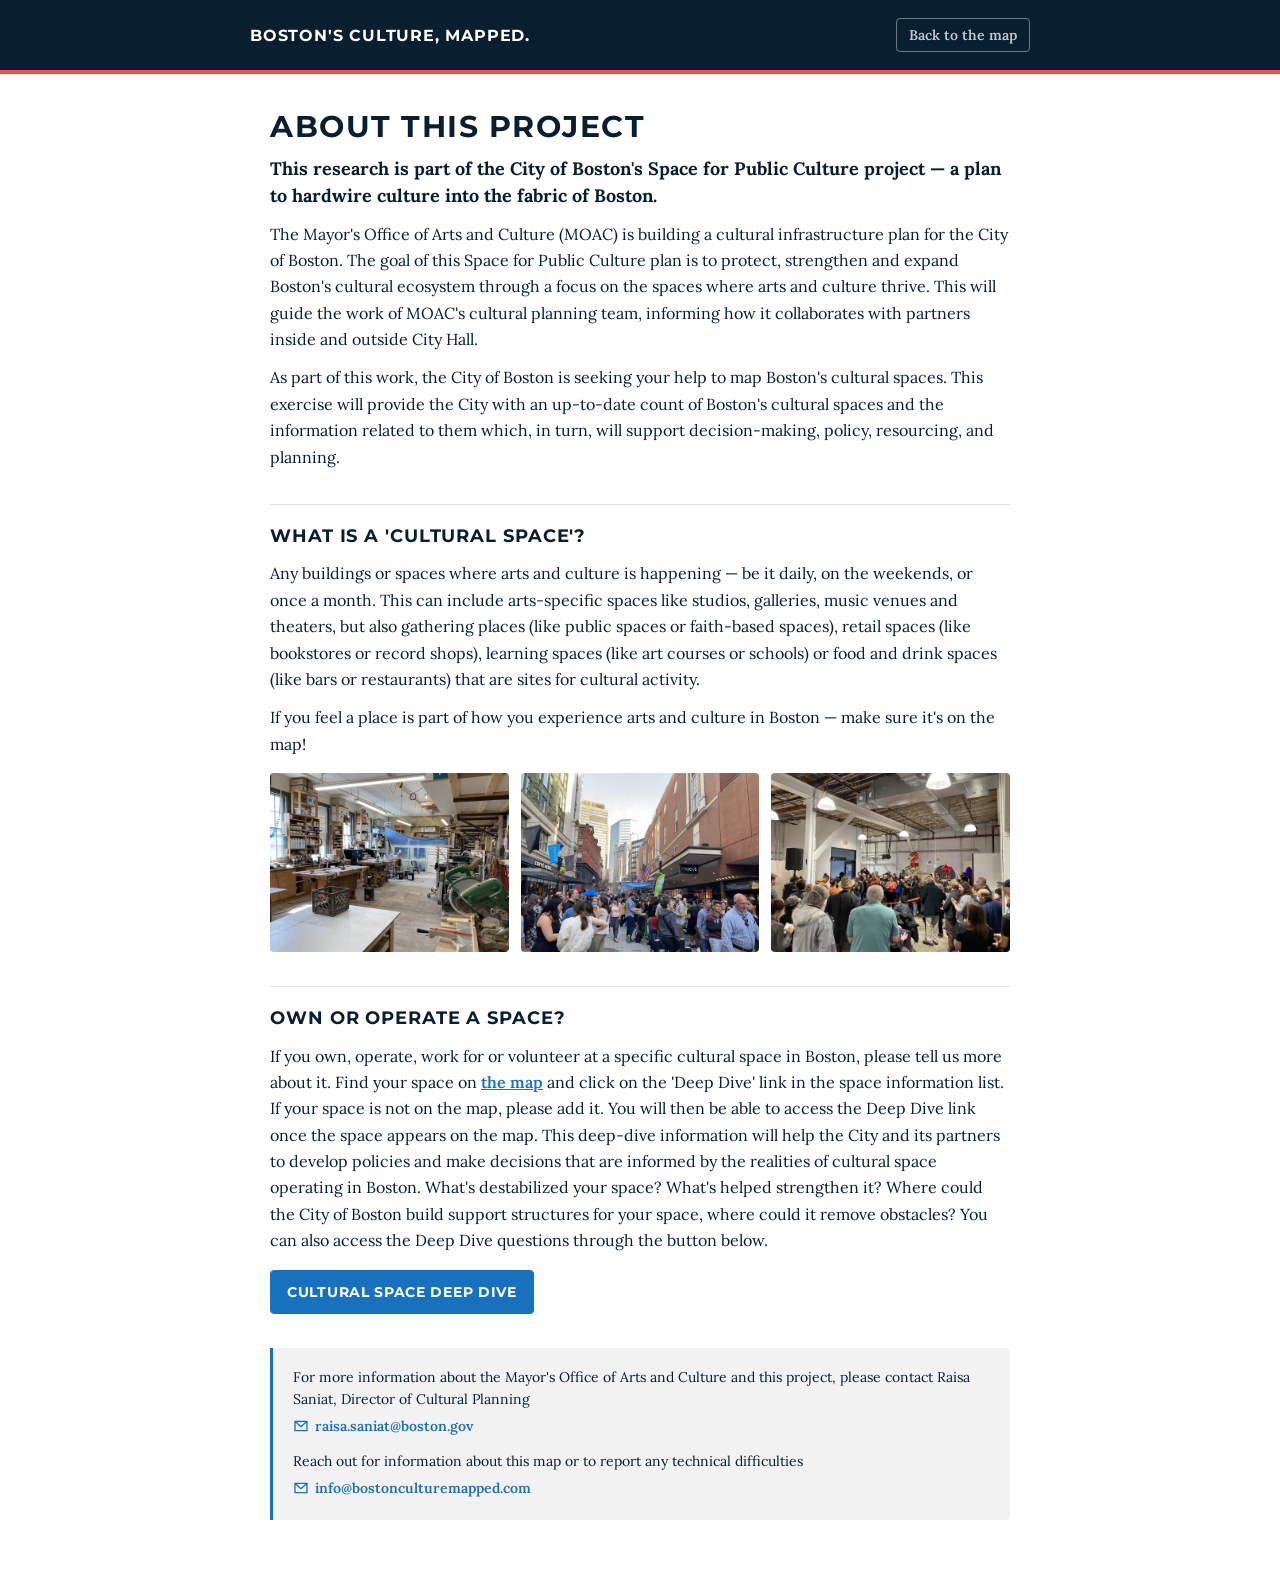
==== commit 20aea29d: "Add files via upload Update site to v43" ====
--- a/about.html
+++ b/about.html
@@ -9,7 +9,7 @@
 <link rel="preconnect" href="https://fonts.googleapis.com">
 <link rel="preconnect" href="https://fonts.gstatic.com" crossorigin>
 <link rel="stylesheet" href="https://fonts.googleapis.com/css2?family=Montserrat:wght@600;700&family=Lora:ital,wght@0,400;0,600;0,700;1,400&display=swap">
-<link rel="stylesheet" href="styles.css?v=34">
+<link rel="stylesheet" href="styles.css?v=43">
 </head>
 <body class="page">
 
@@ -21,15 +21,15 @@
 </header>
 
 <main>
-  <h1>Space for Public Culture</h1>
-  <p class="subtitle">Plan to Hardwire Culture into the Fabric of Boston</p>
+  <h1>About this project</h1>
+  <p class="page-lead">This research is part of the City of Boston's Space for Public Culture project &mdash; a plan to hardwire culture into the fabric of Boston.</p>
 
   <p>The Mayor's Office of Arts and Culture (MOAC) is building a cultural infrastructure plan for the City of Boston. The goal of this Space for Public Culture plan is to protect, strengthen and expand Boston's cultural ecosystem through a focus on the spaces where arts and culture thrive. This will guide the work of MOAC's cultural planning team, informing how it collaborates with partners inside and outside City Hall.</p>
 
   <p>As part of this work, the City of Boston is seeking your help to map Boston's cultural spaces. This exercise will provide the City with an up-to-date count of Boston's cultural spaces and the information related to them which, in turn, will support decision-making, policy, resourcing, and planning.</p>
 
   <h2>What is a 'cultural space'?</h2>
-  <p>Any buildings or spaces where arts and culture is happening &mdash; daily, on the weekends, once a month. This can include arts-specific spaces, but also public spaces, retail, food and drink or faith-based spaces that are sites for cultural activity.</p>
+  <p>Any buildings or spaces where arts and culture is happening &mdash; be it daily, on the weekends, or once a month. This can include arts-specific spaces like studios, galleries, music venues and theaters, but also gathering places (like public spaces or faith-based spaces), retail spaces (like bookstores or record shops), learning spaces (like art courses or schools) or food and drink spaces (like bars or restaurants) that are sites for cultural activity.</p>
   <p>If you feel a place is part of how you experience arts and culture in Boston &mdash; make sure it's on the map!</p>
 
   <!-- Three photos side by side, each rotating through the same 13 images but
@@ -50,14 +50,12 @@
        Google Form, linked bare (no pre-fill) because this page has no pin. -->
   <a class="btn-cta" href="https://docs.google.com/forms/d/e/1FAIpQLScoqoHJwK_WqAz1j24OBPHS1o4JBeF12qRkDtFGrPdsKwGMUw/viewform" target="_blank" rel="noopener">Cultural space deep dive</a>
 
-  <!-- OWNER TODO: marked class="wip" (yellow) while the contact details are
-       still being settled — remove the class from each <p> as it is signed
-       off. Same block on index.html and faq.html. -->
+  <!-- Contact block — same two lines on index.html and faq.html. -->
   <div class="contact-block">
-    <p class="wip"><b>For more information about this project, please contact:</b><br>
-    Raisa Saniat &mdash; Director of Cultural Planning, Mayor's Office of Arts and Culture</p>
-    <p class="wip"><b>For more information about this map or to report any technical difficulties, please contact:</b><br>
-    <span class="placeholder">(project email address coming soon)</span></p>
+    <p>For more information about the Mayor's Office of Arts and Culture and this project, please contact Raisa Saniat, Director of Cultural Planning<br>
+    <a class="mail-link" href="mailto:raisa.saniat@boston.gov"><svg class="mail-ico" viewBox="0 0 24 24" aria-hidden="true"><path d="M3 5h18v14H3z M3 5l9 8 9-8" fill="none" stroke="currentColor" stroke-width="2" stroke-linejoin="round"/></svg>raisa.saniat@boston.gov</a></p>
+    <p>Reach out for information about this map or to report any technical difficulties<br>
+    <a class="mail-link" href="mailto:info@bostonculturemapped.com"><svg class="mail-ico" viewBox="0 0 24 24" aria-hidden="true"><path d="M3 5h18v14H3z M3 5l9 8 9-8" fill="none" stroke="currentColor" stroke-width="2" stroke-linejoin="round"/></svg>info@bostonculturemapped.com</a></p>
   </div>
 </main>
 
--- a/styles.css
+++ b/styles.css
@@ -42,9 +42,10 @@
 
   --ink:var(--charles);
   --muted:var(--grey-dark);
-  /* A lighter grey for hints and captions. 4.6:1 on white - still above the
-     4.5:1 floor, so it stays legible rather than merely decorative. */
-  --muted-soft:#6E7A85;
+  /* A lighter grey for hints and captions: 5.1:1 on white, above the 4.5:1
+     floor with margin. It was #6E7A85 until 2026-09-28 — this comment
+     claimed 4.6:1, but it actually measured 4.39:1 (owner's check). */
+  --muted-soft:#636F7A;
 
   /* On the dark Charles Blue sidebar. */
   --on-dark:#DCE5EC;
@@ -132,8 +133,15 @@
 .contact{margin-top:24px;padding-top:16px;border-top:1px solid rgba(255,255,255,.18)}
 .contact p{font-size:14px;line-height:1.55;color:var(--on-dark-muted)}
 .contact p + p{margin-top:12px}
-.contact b{color:var(--on-dark)}
 .placeholder{font-style:italic;opacity:.75}
+/* Contact email links (sidebar, about.html, faq.html), each led by a small
+   envelope icon drawn inline so it takes the link's own colour. */
+.mail-link{display:inline-flex;align-items:center;gap:6px;margin-top:4px;font-weight:600;text-decoration:none;word-break:break-all}
+.mail-link:hover{text-decoration:underline}
+.mail-ico{width:16px;height:16px;flex-shrink:0}
+/* The sidebar's photo rotation (added 2026-09-28) sits under the About/FAQ
+   buttons. */
+.side-carousel{margin-top:20px}
 
 /* ---------- Work-in-progress highlight ----------
    Marks copy that is still being drafted, so it is obvious at a glance what
@@ -207,30 +215,53 @@
 /* Legend + filter chips over the map, bottom-right. Google's zoom buttons are
    moved bottom-LEFT in initMap so the two never collide. */
 .map-legend{position:absolute;right:14px;bottom:30px;z-index:5;background:rgba(255,255,255,.96);border-radius:6px;padding:12px 14px;max-width:300px;box-shadow:0 2px 10px rgba(9,31,47,.28)}
-.legend-title{font-family:var(--display);font-weight:700;text-transform:uppercase;letter-spacing:.06em;font-size:14px;color:var(--charles);margin-bottom:8px}
+.legend-head{display:flex;align-items:center;justify-content:space-between;gap:8px;margin-bottom:8px}
+.legend-title{font-family:var(--display);font-weight:700;text-transform:uppercase;letter-spacing:.06em;font-size:14px;color:var(--charles)}
+/* The (i) beside "Legend": opens the panel explaining each category. A
+   24px circle, outlined until the panel is open. */
+.legend-info-btn{width:24px;height:24px;border-radius:50%;border:1.5px solid var(--optimistic);background:var(--white);color:var(--optimistic);font-family:Georgia,var(--body);font-style:italic;font-weight:700;font-size:14px;line-height:1;display:flex;align-items:center;justify-content:center;padding:0;flex-shrink:0}
+.legend-info-btn:hover,.legend-info-btn.on{background:var(--optimistic);color:var(--white)}
+/* Hide / show the whole legend (owner's request, 2026-09-28), so the map
+   can be seen full-screen. "Hide" is a quiet sentence-case text button in the
+   legend's header; once hidden, a small "Legend" pill in the same corner
+   brings it back. */
+.legend-head-btns{display:flex;align-items:center;gap:8px}
+.legend-hide-btn{background:none;border:none;padding:2px 2px;font-family:var(--body);font-weight:600;font-size:14px;color:var(--muted);text-decoration:underline;text-underline-offset:2px}
+.legend-hide-btn:hover{color:var(--charles)}
+.legend-show{position:absolute;right:14px;bottom:30px;z-index:5;font-family:var(--body);font-weight:600;font-size:14px;color:var(--charles);background:var(--white);border:1px solid var(--line);border-radius:999px;padding:8px 14px;box-shadow:0 2px 10px rgba(9,31,47,.28)}
+.legend-show:hover{border-color:var(--optimistic)}
+@media (max-width:760px){.legend-show{right:10px;bottom:26px}}
+.legend-info{max-height:40vh;overflow-y:auto;-webkit-overflow-scrolling:touch;margin-bottom:10px;padding:8px 10px;background:var(--paper);border-radius:4px;font-size:14px;line-height:1.45;color:var(--ink)}
+.legend-info-row{display:flex;gap:8px;align-items:flex-start}
+.legend-info-row + .legend-info-row{margin-top:8px}
+.legend-info-row .dot{width:10px;height:10px;border-radius:50%;flex-shrink:0;margin-top:5px}
+.legend-info-row b{color:var(--charles)}
 .legend-hint{font-size:14px;color:var(--muted);line-height:1.45;margin-top:8px}
 
 .filters{display:flex;flex-wrap:wrap;gap:6px}
 .chip{font-family:var(--body);font-weight:600;font-size:14px;border:1px solid var(--line);background:var(--white);border-radius:999px;padding:6px 11px;display:flex;align-items:center;gap:7px;color:var(--charles)}
 .chip:hover{border-color:var(--optimistic)}
 .chip .dot{width:10px;height:10px;border-radius:50%;flex-shrink:0}
-/* "Not recorded" — hollow, matching its hollow pin on the map. */
+/* "Currently unknown" — hollow, matching its hollow pin on the map. */
 .dot.hollow{background:transparent !important;border:2px solid;box-sizing:border-box}
+/* "Closed" — a small navy square with a white X, matching the closed pin.
+   The doubled selectors outrank `.chip .dot` / `.asset-item .dot`, which
+   would otherwise round it into a circle. */
+.dot.closed-dot,.chip .dot.closed-dot,.asset-item .dot.closed-dot,.legend-info-row .dot.closed-dot{
+  width:12px;height:12px;border-radius:2px;position:relative;
+  background-image:linear-gradient(45deg,transparent 43%,#fff 43%,#fff 57%,transparent 57%),
+                   linear-gradient(-45deg,transparent 43%,#fff 43%,#fff 57%,transparent 57%);
+}
 .chip.off{opacity:.38}
 
-/* The legend's purpose description, on hover and on keyboard focus. Positioned
-   by app.js relative to the chip and clamped inside the legend box. */
-.legend-tip{
-  position:absolute;z-index:6;max-width:270px;
-  background:var(--charles);color:var(--white);
-  font-family:var(--body);font-size:14px;line-height:1.45;
-  padding:9px 11px;border-radius:5px;
-  box-shadow:0 4px 16px rgba(9,31,47,.4);
-  pointer-events:none;   /* never steal the hover from the chip underneath */
-}
-
-/* Visible to screen readers only — carries the same description as the
-   tooltip, so it does not depend on a floating element being found. */
+/* Centred "Loading spaces…" note over the map while pins load. Clicks pass
+   straight through it, so the map is never blocked. */
+.map-loading{position:absolute;top:50%;left:50%;transform:translate(-50%,-50%);z-index:4;display:flex;align-items:center;gap:12px;background:var(--white);color:var(--charles);font-family:var(--display);font-weight:700;text-transform:uppercase;letter-spacing:.05em;font-size:16px;padding:16px 22px;border-radius:6px;box-shadow:0 6px 24px rgba(9,31,47,.3);pointer-events:none}
+.spinner{width:22px;height:22px;border-radius:50%;border:3px solid var(--grey-mid);border-top-color:var(--optimistic);animation:bcam-spin .9s linear infinite}
+@keyframes bcam-spin{to{transform:rotate(360deg)}}
+@media (prefers-reduced-motion:reduce){.spinner{animation-duration:2.5s}}
+
+/* Visible to screen readers only. */
 .sr-only{
   position:absolute;width:1px;height:1px;padding:0;margin:-1px;
   overflow:hidden;clip:rect(0 0 0 0);white-space:nowrap;border:0;
@@ -239,7 +270,7 @@
 /* ---------- Modals (shared) ---------- */
 .modal-backdrop{position:fixed;inset:0;background:rgba(9,31,47,.6);display:none;align-items:center;justify-content:center;z-index:2000;padding:16px}
 .modal-backdrop.open{display:flex}
-.modal{background:var(--white);border-radius:6px;width:100%;max-width:552px;max-height:92vh;overflow-y:auto;box-shadow:0 18px 50px rgba(9,31,47,.35)}
+.modal{background:var(--white);border-radius:6px;width:100%;max-width:552px;max-height:92vh;max-height:92dvh;overflow-y:auto;box-shadow:0 18px 50px rgba(9,31,47,.35)}
 .modal-head{background:var(--charles);color:var(--white);padding:13px 16px;border-radius:6px 6px 0 0;display:flex;justify-content:space-between;align-items:center;gap:10px;position:sticky;top:0;z-index:1;border-bottom:3px solid var(--freedom)}
 /* One size for every pop-up header — the add form, the correction form and
    the thank-you modal all read at the same weight (owner's request). */
@@ -252,7 +283,7 @@
    ~70% of the screen, two columns per the content doc: the invitation (wide)
    and "what is a cultural space" + photos (narrow, shaded). Closes from the
    ×, a click on the backdrop, or Escape — all wired generically in app.js. */
-.intro-modal{position:relative;max-width:none;width:min(1100px,74vw);max-height:86vh;padding:34px 36px 30px}
+.intro-modal{position:relative;max-width:none;width:min(1100px,74vw);max-height:86vh;max-height:86dvh;padding:34px 36px 30px}
 .intro-close{position:absolute;top:12px;right:14px;background:none;border:none;color:var(--grey-dark);font-size:30px;line-height:1;padding:4px 8px;z-index:2}
 .intro-close:hover{color:var(--charles)}
 .intro-cols{display:grid;grid-template-columns:1.8fr 1fr;gap:32px;align-items:start}
@@ -392,6 +423,48 @@
 .pp-note-btn{font-family:var(--body);font-weight:600;border:1px solid var(--charles);background:var(--white);color:var(--charles)}
 .pp-note-btn:hover{background:var(--paper)}
 
+/* "Several spaces here" — the list shown when a clicked pin overlaps
+   others. Each row mirrors the drop-down list: swatch, name, key uses. */
+.pp-stack-hint{font-size:14px;font-style:italic;color:var(--muted-soft);margin-top:4px;line-height:1.45}
+.pp-stack-list{margin-top:8px;max-height:260px;overflow-y:auto;-webkit-overflow-scrolling:touch;border-top:1px solid var(--line)}
+.pp-stack-item{display:flex;gap:9px;align-items:flex-start;width:100%;text-align:left;background:var(--white);border:none;border-bottom:1px solid var(--line);padding:9px 4px;cursor:pointer}
+.pp-stack-item:hover,.pp-stack-item:focus-visible{background:var(--paper)}
+.pp-stack-item .dot{width:10px;height:10px;border-radius:50%;margin-top:5px;flex-shrink:0}
+.pp-stack-item .dot.closed-dot{width:12px;height:12px;border-radius:2px}
+.pp-stack-item .name{display:block;font-family:var(--body);font-weight:700;font-size:15px;color:var(--charles);line-height:1.35}
+.pp-stack-item .meta{display:block;font-size:14px;color:var(--muted);line-height:1.4;margin-top:1px}
+/* "Add a space here?" bubble on the pin-drop path. Add is the primary
+   action (uppercase, filled); Cancel is sentence case. */
+.pp-drop-actions{display:flex;gap:6px;margin-top:10px}
+.pp-drop-actions button{flex:1;font-size:14px;padding:10px 6px;border-radius:4px;line-height:1.3}
+.pp-drop-cancel{font-family:var(--body);font-weight:600;border:1px solid var(--grey-mid);background:var(--white);color:var(--ink)}
+.pp-drop-add{font-family:var(--display);font-weight:700;text-transform:uppercase;letter-spacing:.03em;border:1px solid var(--optimistic);background:var(--optimistic);color:var(--white)}
+.pp-drop-add:hover{background:var(--optimistic-dark)}
+
+/* "‹ All N spaces here" at the top of a pop-up opened from that list. */
+.pp-back{background:none;border:none;padding:0 0 6px;font-family:var(--body);font-weight:600;font-size:14px;color:var(--optimistic);cursor:pointer}
+.pp-back:hover{text-decoration:underline}
+
+/* "N people don't think this belongs on the map" — under the confirmations
+   line. Error-red text (not raw Freedom Trail Red, which fails at 14px). */
+.pp-removals{margin-top:4px}
+.pp-removals .rcount{font-family:var(--display);font-weight:700;color:var(--freedom-text)}
+
+/* "I don't think this space belongs on the map" — deliberately quieter than
+   Confirm/Correct: a text-style button, then a short reason box in place. */
+.pp-removal-btn{display:block;width:100%;margin-top:8px;padding:6px 4px;background:none;border:none;font-family:var(--body);font-size:14px;color:var(--muted);text-decoration:underline;text-underline-offset:2px;text-align:center}
+.pp-removal-btn:hover{color:var(--freedom-text)}
+.pp-removal-form{margin-top:8px;padding:10px;background:var(--paper);border-radius:4px}
+.pp-removal-form label{display:block;font-family:var(--body);font-weight:700;font-size:14px;color:var(--ink);margin-bottom:5px}
+.pp-removal-form .opt{font-weight:400;font-style:italic;color:var(--muted-soft)}
+.pp-removal-form textarea{width:100%;box-sizing:border-box;font-family:var(--body);font-size:16px;line-height:1.4;padding:7px 8px;border:1px solid var(--grey-mid);border-radius:4px;resize:vertical}
+.pp-removal-actions{display:flex;gap:6px;margin-top:8px}
+.pp-removal-actions button{flex:1;font-size:14px;padding:8px 6px;border-radius:4px}
+.pp-removal-cancel{font-family:var(--body);font-weight:600;border:1px solid var(--grey-mid);background:var(--white);color:var(--ink)}
+.pp-removal-send{font-family:var(--display);font-weight:700;text-transform:uppercase;letter-spacing:.03em;border:1px solid var(--charles);background:var(--charles);color:var(--white)}
+.pp-removal-send:disabled{opacity:.6}
+.pp-removal-done{margin-top:8px;font-size:14px;font-style:italic;color:var(--muted);text-align:center;line-height:1.45}
+
 /* Google's info window adds its own padding; trim the default gutter. */
 .gm-style-iw-d{overflow:auto !important}
 
@@ -414,6 +487,8 @@
 .page main{max-width:780px;margin:0 auto;padding:36px 20px 60px}
 .page main h1{font-family:var(--display);font-weight:700;text-transform:uppercase;letter-spacing:.05em;font-size:30px;line-height:1.15;color:var(--charles)}
 .page .subtitle{font-size:18px;font-style:italic;color:var(--muted);margin-top:8px;line-height:1.4}
+/* About page's bold opening line (the Space for Public Culture sentence). */
+.page main p.page-lead{font-size:18px;font-weight:700;line-height:1.5;color:var(--charles);margin-top:10px}
 .page main h2{font-family:var(--display);font-weight:700;text-transform:uppercase;letter-spacing:.05em;font-size:18px;line-height:1.3;color:var(--charles);margin-top:34px;padding-top:20px;border-top:1px solid var(--line)}
 .page main p{font-size:16px;line-height:1.65;color:var(--ink);margin-top:12px}
 .page main ul{margin:12px 0 0 22px}
@@ -453,20 +528,46 @@
   .side-toggle{left:50%;top:auto;bottom:0;transform:translateX(-50%);width:52px;height:24px;border-radius:6px 6px 0 0;box-shadow:0 -2px 8px rgba(9,31,47,.25)}
   .side-toggle .arrow{transform:rotate(-90deg)}
   body.map-only .side-toggle .arrow{transform:rotate(90deg)}
-
-  .intro-modal{width:100%;max-height:94vh;padding:22px 18px}
+  /* Sidebar collapsed: the map takes the WHOLE screen. Without this the map
+     kept its 54% share and the collapsed sidebar left a blank rectangle
+     beneath it (owner's report, 2026-09-28). */
+  body.map-only #mapWrap{flex:1 1 auto}
+
+  .intro-modal{width:100%;max-height:94vh;max-height:94dvh;padding:22px 18px}
   .intro-cols{grid-template-columns:1fr;gap:20px}
   .intro-main h1{font-size:22px;padding-right:30px}
   .be-counted{font-size:24px}
 
   .modal-backdrop{padding:0;align-items:flex-end}
   .modal-backdrop#introModal{align-items:center;padding:10px}
-  .modal{max-width:none;max-height:94vh;border-radius:8px 8px 0 0}
+  /* dvh = the height of the screen actually VISIBLE right now. Plain vh
+     counts the strip behind the browser's address bar too, so a 94vh sheet
+     slid its header — and the × close button — up under that bar (owner's
+     report, 2026-09-28). The vh line stays as the fallback for browsers
+     without dvh. */
+  .modal{max-width:none;max-height:94vh;max-height:94dvh;border-radius:8px 8px 0 0}
   .modal-head{border-radius:8px 8px 0 0}
   .intro-modal{border-radius:8px}
-  .modal-actions{padding:0 16px 20px}
+  /* Pinned action bar (owner's choice, 2026-09-28): on a phone the form's
+     Cancel / Add buttons stick to the bottom of the sheet, so there is always
+     a way back to the map under your thumb, however far you have scrolled.
+     .modal is the scrolling box, so sticky works against it. */
+  .modal-actions{position:sticky;bottom:0;z-index:1;background:var(--white);border-top:1px solid var(--line);padding:12px 16px 20px;box-shadow:0 -4px 12px rgba(9,31,47,.08)}
   .modal-actions .btn{flex:1}
 }
+
+/* Address lookup under the address box (2026-09-28): a dropdown of real
+   street addresses; picking one moves the pin. */
+.addr-wrap{position:relative}
+.addr-suggest{position:absolute;left:0;right:0;top:100%;z-index:5;margin-top:2px;background:var(--white);border:1px solid var(--grey-mid);border-radius:4px;box-shadow:0 6px 18px rgba(9,31,47,.18);overflow:hidden}
+.addr-option{display:block;padding:9px 11px;cursor:pointer;border-bottom:1px solid var(--line);line-height:1.35}
+.addr-option:hover,.addr-option.active{background:var(--paper)}
+.addr-main{display:block;font-size:15px;font-weight:600;color:var(--charles)}
+.addr-sub{display:block;font-size:14px;color:var(--muted)}
+.addr-credit{padding:5px 11px;font-size:14px;font-style:italic;color:var(--muted-soft);text-align:right}
+/* "We couldn't find that address" — amber like the duplicate warning: a
+   warning to read, never a block. */
+.addr-warn{margin-top:8px;background:#FFF4E5;border-left:3px solid var(--warn);border-radius:0 4px 4px 0;padding:10px 12px;font-size:14px;line-height:1.5;color:#6B4415}
 
 /* "This space is outside the City of Boston" — a note, not a warning. The map
    deliberately accepts spaces just over the line in Cambridge, Somerville and
@@ -484,5 +585,10 @@
 .check-row.standalone{border:1px solid var(--grey-mid);border-radius:4px;background:var(--white)}
 .check-row.standalone:hover{border-color:var(--optimistic);background:var(--white)}
 
+/* Closing note at the foot of the add form: the deep-dive link arrives on
+   the thank-you pop-up, after the space has an id. */
+.deep-note{font-size:15px;line-height:1.55;color:var(--muted);margin-top:18px;padding-top:14px;border-top:1px solid var(--line)}
+.deep-note b{color:var(--ink)}
+
 /* A second lede paragraph in the same section keeps a full paragraph gap. */
 .section-lede + .section-lede{margin-top:0}
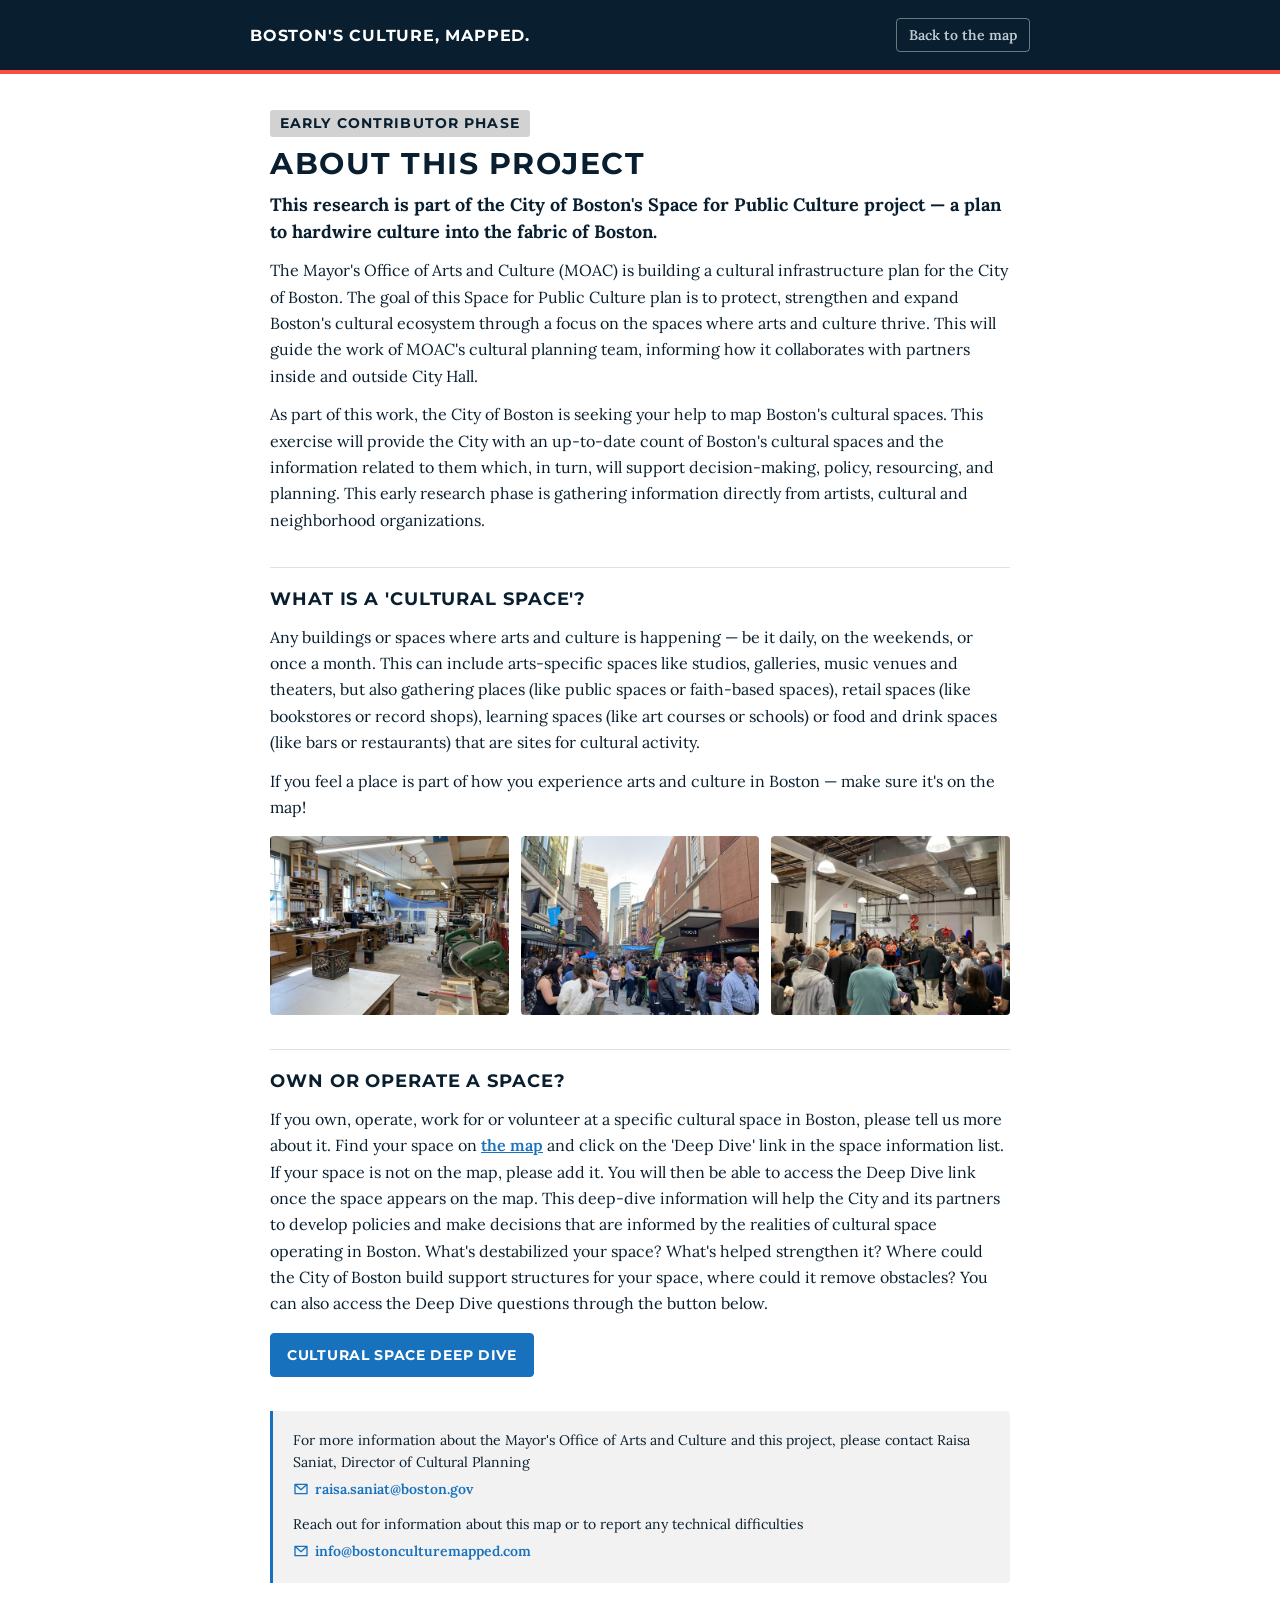
==== commit 75e8afa5: "Add files via upload" ====
--- a/about.html
+++ b/about.html
@@ -9,7 +9,7 @@
 <link rel="preconnect" href="https://fonts.googleapis.com">
 <link rel="preconnect" href="https://fonts.gstatic.com" crossorigin>
 <link rel="stylesheet" href="https://fonts.googleapis.com/css2?family=Montserrat:wght@600;700&family=Lora:ital,wght@0,400;0,600;0,700;1,400&display=swap">
-<link rel="stylesheet" href="styles.css?v=43">
+<link rel="stylesheet" href="styles.css?v=50">
 </head>
 <body class="page">
 
@@ -21,12 +21,13 @@
 </header>
 
 <main>
+  <span class="phase-badge">Early Contributor Phase</span>
   <h1>About this project</h1>
   <p class="page-lead">This research is part of the City of Boston's Space for Public Culture project &mdash; a plan to hardwire culture into the fabric of Boston.</p>
 
   <p>The Mayor's Office of Arts and Culture (MOAC) is building a cultural infrastructure plan for the City of Boston. The goal of this Space for Public Culture plan is to protect, strengthen and expand Boston's cultural ecosystem through a focus on the spaces where arts and culture thrive. This will guide the work of MOAC's cultural planning team, informing how it collaborates with partners inside and outside City Hall.</p>
 
-  <p>As part of this work, the City of Boston is seeking your help to map Boston's cultural spaces. This exercise will provide the City with an up-to-date count of Boston's cultural spaces and the information related to them which, in turn, will support decision-making, policy, resourcing, and planning.</p>
+  <p>As part of this work, the City of Boston is seeking your help to map Boston's cultural spaces. This exercise will provide the City with an up-to-date count of Boston's cultural spaces and the information related to them which, in turn, will support decision-making, policy, resourcing, and planning. This early research phase is gathering information directly from artists, cultural and neighborhood organizations.</p>
 
   <h2>What is a 'cultural space'?</h2>
   <p>Any buildings or spaces where arts and culture is happening &mdash; be it daily, on the weekends, or once a month. This can include arts-specific spaces like studios, galleries, music venues and theaters, but also gathering places (like public spaces or faith-based spaces), retail spaces (like bookstores or record shops), learning spaces (like art courses or schools) or food and drink spaces (like bars or restaurants) that are sites for cultural activity.</p>
--- a/styles.css
+++ b/styles.css
@@ -112,7 +112,9 @@
 
 /* The sidebar is the page's identity: Charles Blue field with a Freedom Trail
    Red rule on its map-side edge (the "minimal" red the guidelines ask for). */
-#sidebar{width:clamp(320px,25%,460px);flex-shrink:0;background:var(--charles);color:var(--on-dark);border-right:4px solid var(--freedom);padding:26px 22px 22px;overflow-y:auto;-webkit-overflow-scrolling:touch}
+/* No Freedom Trail Red rule on the map edge any more (removed at the owner's
+   request, 2026-10-14) - the sidebar meets the map directly. */
+#sidebar{width:clamp(320px,25%,460px);flex-shrink:0;background:var(--charles);color:var(--on-dark);padding:26px 22px 22px;overflow-y:auto;-webkit-overflow-scrolling:touch}
 #sidebar h1{font-family:var(--display);font-weight:700;text-transform:uppercase;letter-spacing:.05em;font-size:27px;line-height:1.15;color:var(--white)}
 #sidebar .lede{margin-top:12px;font-size:16px;line-height:1.55;color:var(--on-dark-muted)}
 #sidebar h2{font-family:var(--display);font-weight:700;text-transform:uppercase;letter-spacing:.06em;font-size:16px;color:var(--white);margin-top:26px;padding-top:16px;border-top:1px solid rgba(255,255,255,.18)}
@@ -194,10 +196,14 @@
 body.map-only #sidebar{display:none}
 /* Filled Optimistic Blue and sized up so the collapse control is clearly a
    control, not a sliver of chrome (owner's request, 2026-08-27). */
-.side-toggle{position:absolute;left:0;top:50%;transform:translateY(-50%);z-index:5;width:32px;height:72px;border:none;border-radius:0 8px 8px 0;background:var(--optimistic);color:var(--white);font-size:18px;font-weight:700;box-shadow:2px 0 8px rgba(9,31,47,.35);display:flex;align-items:center;justify-content:center;padding:0}
+/* Collapse tab. Shows the word HIDE / SHOW (set in app.js) instead of the
+   old "‹" arrow — owner's request, 2026-10-14. Montserrat uppercase like the
+   other buttons. On desktop the tab is a tall, narrow strip with the word
+   running sideways, reading bottom-to-top (owner's choice, 2026-10-14);
+   the phone layout below turns it back to horizontal. */
+.side-toggle{position:absolute;left:0;top:50%;transform:translateY(-50%);z-index:5;width:34px;min-height:84px;border:none;border-radius:0 8px 8px 0;background:var(--optimistic);color:var(--white);font-family:var(--display);font-weight:700;text-transform:uppercase;letter-spacing:.08em;font-size:13px;line-height:1;box-shadow:2px 0 8px rgba(9,31,47,.35);display:flex;align-items:center;justify-content:center;padding:12px 0}
 .side-toggle:hover{background:var(--optimistic-dark)}
-.side-toggle .arrow{display:inline-block;transition:transform .2s ease;line-height:1}
-body.map-only .side-toggle .arrow{transform:rotate(180deg)}
+.side-toggle-text{writing-mode:vertical-rl;transform:rotate(180deg)}
 .map-error{position:absolute;inset:0;display:flex;align-items:center;justify-content:center;text-align:center;padding:32px;background:var(--paper);font-size:16px;line-height:1.6;color:var(--muted);z-index:6}
 .map-error b{display:block;font-family:var(--display);font-weight:700;text-transform:uppercase;letter-spacing:.05em;font-size:16px;color:var(--charles);margin-bottom:8px}
 
@@ -236,7 +242,6 @@
 .legend-info-row + .legend-info-row{margin-top:8px}
 .legend-info-row .dot{width:10px;height:10px;border-radius:50%;flex-shrink:0;margin-top:5px}
 .legend-info-row b{color:var(--charles)}
-.legend-hint{font-size:14px;color:var(--muted);line-height:1.45;margin-top:8px}
 
 .filters{display:flex;flex-wrap:wrap;gap:6px}
 .chip{font-family:var(--body);font-weight:600;font-size:14px;border:1px solid var(--line);background:var(--white);border-radius:999px;padding:6px 11px;display:flex;align-items:center;gap:7px;color:var(--charles)}
@@ -298,6 +303,16 @@
 /* Reads as a sub-heading, matching "There's three ways you can take part:"
    above it — bold and full-strength ink, not muted. */
 .learn-more{color:var(--ink) !important}
+/* "Early Contributor Phase" label (owner's request, 2026-10-14) — sits above
+   the title on the intro pop-up, the sidebar and the About page. A small
+   tag in Boston's supporting LIGHT grey (#D2D2D2) with Charles Blue caps —
+   about 12:1 contrast. Owner's choice, 2026-10-14 (v47 was Optimistic Blue,
+   v48 dark grey). Pale on the dark sidebar, so it stands out there too. */
+.phase-badge{display:inline-block;font-family:var(--display);font-weight:700;text-transform:uppercase;letter-spacing:.08em;font-size:14px;line-height:1.2;color:var(--charles);background:var(--grey-mid);padding:5px 10px;border-radius:3px;margin-bottom:10px}
+/* "This tool works best on a larger screen…" — a quiet note under the three
+   steps on the intro pop-up. */
+.intro-main .device-note{font-style:italic;color:var(--muted-soft);display:flex;align-items:center;gap:8px}
+.device-note .device-ico{flex:0 0 auto;width:20px;height:20px}
 .intro-nav{display:flex;gap:12px;margin-top:14px;flex-wrap:wrap}
 /* A flex column so the photo carousel can be pushed to the BOTTOM of the bar
    (margin-top:auto on .carousel below) — the padding gives it the same
@@ -415,13 +430,16 @@
 .pp-note .who{color:var(--muted);font-size:14px;display:block;margin-top:3px;font-style:italic}
 .pp-actions{display:flex;gap:6px;margin-top:11px}
 .pp-actions button{flex:1;font-size:14px;padding:9px 6px;border-radius:4px;line-height:1.3}
-/* Confirm is the primary action here (uppercase); the correction path is
-   secondary (sentence case). */
-.pp-confirm{font-family:var(--display);font-weight:700;text-transform:uppercase;letter-spacing:.03em;border:1px solid var(--ok);background:var(--white);color:var(--ok)}
+/* Confirm and Suggest a correction are equal partners (owner's choice,
+   2026-09-28): same uppercase Montserrat outline style — Confirm in green
+   with a tick, Correction in Optimistic Blue with a pencil. */
+.pp-confirm,.pp-note-btn{font-family:var(--display);font-weight:700;text-transform:uppercase;letter-spacing:.03em;background:var(--white)}
+.pp-confirm{border:1px solid var(--ok);color:var(--ok)}
 .pp-confirm:hover{background:#EDF5F0}
 .pp-confirm:disabled{opacity:.55;cursor:default}
-.pp-note-btn{font-family:var(--body);font-weight:600;border:1px solid var(--charles);background:var(--white);color:var(--charles)}
-.pp-note-btn:hover{background:var(--paper)}
+.pp-note-btn{border:1px solid var(--optimistic);color:var(--optimistic)}
+.pp-note-btn:hover{background:#EAF2FA}
+.pp-pencil{vertical-align:-1px}
 
 /* "Several spaces here" — the list shown when a clicked pin overlaps
    others. Each row mirrors the drop-down list: swatch, name, key uses. */
@@ -464,6 +482,26 @@
 .pp-removal-send{font-family:var(--display);font-weight:700;text-transform:uppercase;letter-spacing:.03em;border:1px solid var(--charles);background:var(--charles);color:var(--white)}
 .pp-removal-send:disabled{opacity:.6}
 .pp-removal-done{margin-top:8px;font-size:14px;font-style:italic;color:var(--muted);text-align:center;line-height:1.45}
+
+/* Phone: a pin's pop-up opens as this full-screen panel instead of Google's
+   small bubble (owner's request, 2026-09-28; built in app.js showPopup).
+   z-index sits above the map controls (5) and below the modals (2000), so
+   the "Thank you" / correction dialogs still open on top of it. 100dvh =
+   the screen actually visible, so the header never hides under the phone
+   browser's address bar (same reason as the modals). */
+.pin-sheet{position:fixed;inset:0;z-index:1500;background:var(--white);display:flex;flex-direction:column;height:100vh;height:100dvh}
+.pin-sheet-head{flex:0 0 auto;display:flex;justify-content:space-between;align-items:center;padding:8px 8px 8px 14px;background:var(--charles);border-bottom:3px solid var(--freedom)}
+.pin-sheet-back{background:none;border:none;color:var(--white);font-family:var(--body);font-weight:600;font-size:16px;padding:8px 4px}
+.pin-sheet-close{background:none;border:none;color:var(--white);font-size:30px;line-height:1;padding:2px 10px}
+.pin-sheet-body{flex:1 1 auto;overflow-y:auto;-webkit-overflow-scrolling:touch;padding:12px 8px 24px}
+/* Inside the panel the content uses the full width, and the inner scroll
+   boxes go — the panel itself is the only thing that ever scrolls. */
+.pin-sheet .pp{max-width:none;min-width:0}
+.pin-sheet .pp-stack-list,.pin-sheet .pp-notes{max-height:none;overflow:visible}
+/* Slightly tighter rows, so a whole space fits on most phones unscrolled. */
+.pin-sheet .pp-details{margin-top:6px}
+.pin-sheet .pp-details th,.pin-sheet .pp-details td{padding:5px 0}
+.pin-sheet .pp-deep{margin-top:8px;padding-top:8px}
 
 /* Google's info window adds its own padding; trim the default gutter. */
 .gm-style-iw-d{overflow:auto !important}
@@ -514,20 +552,24 @@
   /* Map on top, sidebar below it as one single scroll region. Sized as shares
      of #app, not vh — vh would include any banner and overflow the screen. */
   #mapWrap{order:1;flex:0 0 54%;min-height:220px}
-  #sidebar{order:2;flex:1 1 auto;width:100%;border-right:none;border-top:4px solid var(--freedom);padding:20px 18px}
+  #sidebar{order:2;flex:1 1 auto;width:100%;padding:20px 18px}   /* no red rule (2026-10-14) */
   #sidebar h1{font-size:22px}
 
   .map-controls{top:10px;right:10px;gap:6px}
-  .map-controls .btn-cta{padding:10px 13px}
+  /* "Find or Add a Space" is twice as long as the old "+ Add a space", so
+     the phone version is a size smaller to keep it off the middle of the map. */
+  .map-controls .btn-cta{font-size:12px;letter-spacing:.03em;padding:8px 11px}
   .list-panel{max-height:38vh}   /* leave map visible behind the open list */
-  .map-legend{right:10px;bottom:26px;max-width:75%;padding:10px 12px}
-  .legend-hint{display:none}   /* the sidebar explains the pins; save map room */
+  .map-legend{right:10px;bottom:36px;max-width:75%;padding:10px 12px}   /* clears the 30px HIDE tab */
 
   /* The collapse tab flips to vertical: the sidebar is BELOW the map on a
      phone, so it tucks down/up instead of left/right. */
-  .side-toggle{left:50%;top:auto;bottom:0;transform:translateX(-50%);width:52px;height:24px;border-radius:6px 6px 0 0;box-shadow:0 -2px 8px rgba(9,31,47,.25)}
-  .side-toggle .arrow{transform:rotate(-90deg)}
-  body.map-only .side-toggle .arrow{transform:rotate(90deg)}
+  /* Taller than the old 24px arrow tab so the word is legible and easy to
+     tap; z-index 6 keeps it above the legend and the zoom buttons. */
+  .side-toggle{left:50%;top:auto;bottom:0;transform:translateX(-50%);width:auto;min-width:72px;min-height:0;height:30px;padding:0 12px;font-size:12px;border-radius:6px 6px 0 0;box-shadow:0 -2px 8px rgba(9,31,47,.25);z-index:6}
+  /* On a phone the tab sits on the map's BOTTOM edge, so the word reads
+     normally, left to right. */
+  .side-toggle-text{writing-mode:horizontal-tb;transform:none}
   /* Sidebar collapsed: the map takes the WHOLE screen. Without this the map
      kept its 54% share and the collapsed sidebar left a blank rectangle
      beneath it (owner's report, 2026-09-28). */
